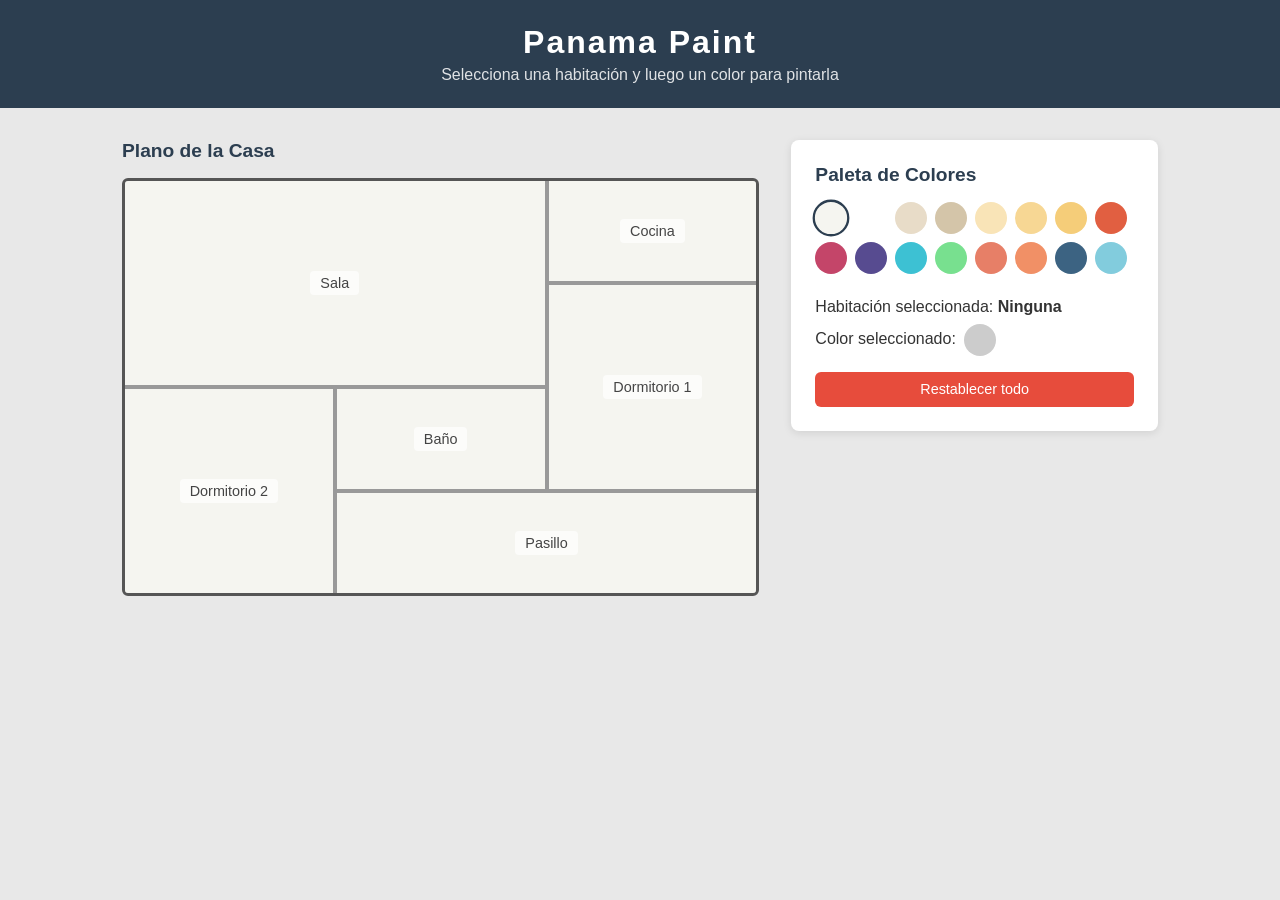
==== index.html @ 33670f45 "Initial commit" ====
<!DOCTYPE html>
<html lang="es">
<head>
  <meta charset="UTF-8">
  <meta name="viewport" content="width=device-width, initial-scale=1.0">
  <title>Panama Paint - Visualizador de Interiores</title>
  <link rel="stylesheet" href="css/styles.css">
</head>
<body>
  <header>
    <h1>Panama Paint</h1>
    <p>Selecciona una habitación y luego un color para pintarla</p>
  </header>

  <main>
    <section class="floor-plan">
      <h2>Plano de la Casa</h2>
      <div class="house" id="house">
        <div class="room living" data-room="living" style="background-color: #f5f5f0;">
          <span>Sala</span>
        </div>
        <div class="room kitchen" data-room="kitchen" style="background-color: #f5f5f0;">
          <span>Cocina</span>
        </div>
        <div class="room bedroom1" data-room="bedroom1" style="background-color: #f5f5f0;">
          <span>Dormitorio 1</span>
        </div>
        <div class="room bedroom2" data-room="bedroom2" style="background-color: #f5f5f0;">
          <span>Dormitorio 2</span>
        </div>
        <div class="room bathroom" data-room="bathroom" style="background-color: #f5f5f0;">
          <span>Baño</span>
        </div>
        <div class="room hallway" data-room="hallway" style="background-color: #f5f5f0;">
          <span>Pasillo</span>
        </div>
      </div>
    </section>

    <aside class="palette-section">
      <h2>Paleta de Colores</h2>
      <div class="palette" id="palette"></div>
      <div class="selected-info">
        <p>Habitación seleccionada: <strong id="selectedRoom">Ninguna</strong></p>
        <p>Color seleccionado: <span id="selectedColor" class="color-swatch" style="background-color: #ccc;"></span></p>
        <button id="resetBtn" class="btn">Restablecer todo</button>
      </div>
    </aside>
  </main>

  <script src="js/script.js"></script>
</body>
</html>
---- css/styles.css ----
* {
  margin: 0;
  padding: 0;
  box-sizing: border-box;
}

body {
  font-family: 'Segoe UI', Tahoma, Geneva, Verdana, sans-serif;
  background: #e8e8e8;
  color: #333;
  min-height: 100vh;
}

header {
  background: #2c3e50;
  color: white;
  text-align: center;
  padding: 1.5rem;
}

header h1 {
  font-size: 2rem;
  letter-spacing: 2px;
}

header p {
  margin-top: 0.3rem;
  opacity: 0.85;
}

main {
  display: flex;
  gap: 2rem;
  padding: 2rem;
  max-width: 1100px;
  margin: 0 auto;
  flex-wrap: wrap;
}

.floor-plan {
  flex: 2;
  min-width: 500px;
}

.floor-plan h2,
.palette-section h2 {
  margin-bottom: 1rem;
  font-size: 1.2rem;
  color: #2c3e50;
}

.house {
  display: grid;
  grid-template-columns: 1fr 1fr 1fr;
  grid-template-rows: 100px 100px 100px 100px;
  gap: 4px;
  background: #999;
  border: 3px solid #555;
  border-radius: 6px;
  overflow: hidden;
}

.room {
  display: flex;
  align-items: center;
  justify-content: center;
  cursor: pointer;
  font-weight: 500;
  font-size: 0.9rem;
  color: #444;
  transition: box-shadow 0.2s, transform 0.1s;
  border: 2px solid transparent;
  user-select: none;
  position: relative;
}

.room:hover {
  box-shadow: inset 0 0 0 3px rgba(44, 62, 80, 0.3);
}

.room.selected {
  border-color: #2c3e50;
  box-shadow: inset 0 0 0 3px #2c3e50;
}

.room span {
  background: rgba(255, 255, 255, 0.7);
  padding: 4px 10px;
  border-radius: 4px;
  pointer-events: none;
}

.living {
  grid-column: 1 / 3;
  grid-row: 1 / 3;
}

.kitchen {
  grid-column: 3;
  grid-row: 1 / 2;
}

.bedroom1 {
  grid-column: 3;
  grid-row: 2 / 4;
}

.bedroom2 {
  grid-column: 1;
  grid-row: 3 / 5;
}

.bathroom {
  grid-column: 2;
  grid-row: 3 / 4;
}

.hallway {
  grid-column: 2 / 4;
  grid-row: 4;
}

.palette-section {
  flex: 1;
  min-width: 220px;
  background: white;
  padding: 1.5rem;
  border-radius: 8px;
  box-shadow: 0 2px 8px rgba(0,0,0,0.1);
  align-self: flex-start;
}

.palette {
  display: flex;
  flex-wrap: wrap;
  gap: 8px;
  margin-bottom: 1.5rem;
}

.color-swatch {
  display: inline-block;
  width: 32px;
  height: 32px;
  border-radius: 50%;
  cursor: pointer;
  border: 2px solid transparent;
  transition: transform 0.15s, border-color 0.15s;
}

.color-swatch:hover {
  transform: scale(1.15);
}

.color-swatch.active {
  border-color: #2c3e50;
  transform: scale(1.15);
}

.selected-info {
  display: flex;
  flex-direction: column;
  gap: 0.5rem;
}

.selected-info .color-swatch {
  vertical-align: middle;
  margin-left: 4px;
}

.btn {
  margin-top: 0.5rem;
  padding: 0.6rem 1.2rem;
  background: #e74c3c;
  color: white;
  border: none;
  border-radius: 6px;
  cursor: pointer;
  font-size: 0.9rem;
  transition: background 0.2s;
}

.btn:hover {
  background: #c0392b;
}
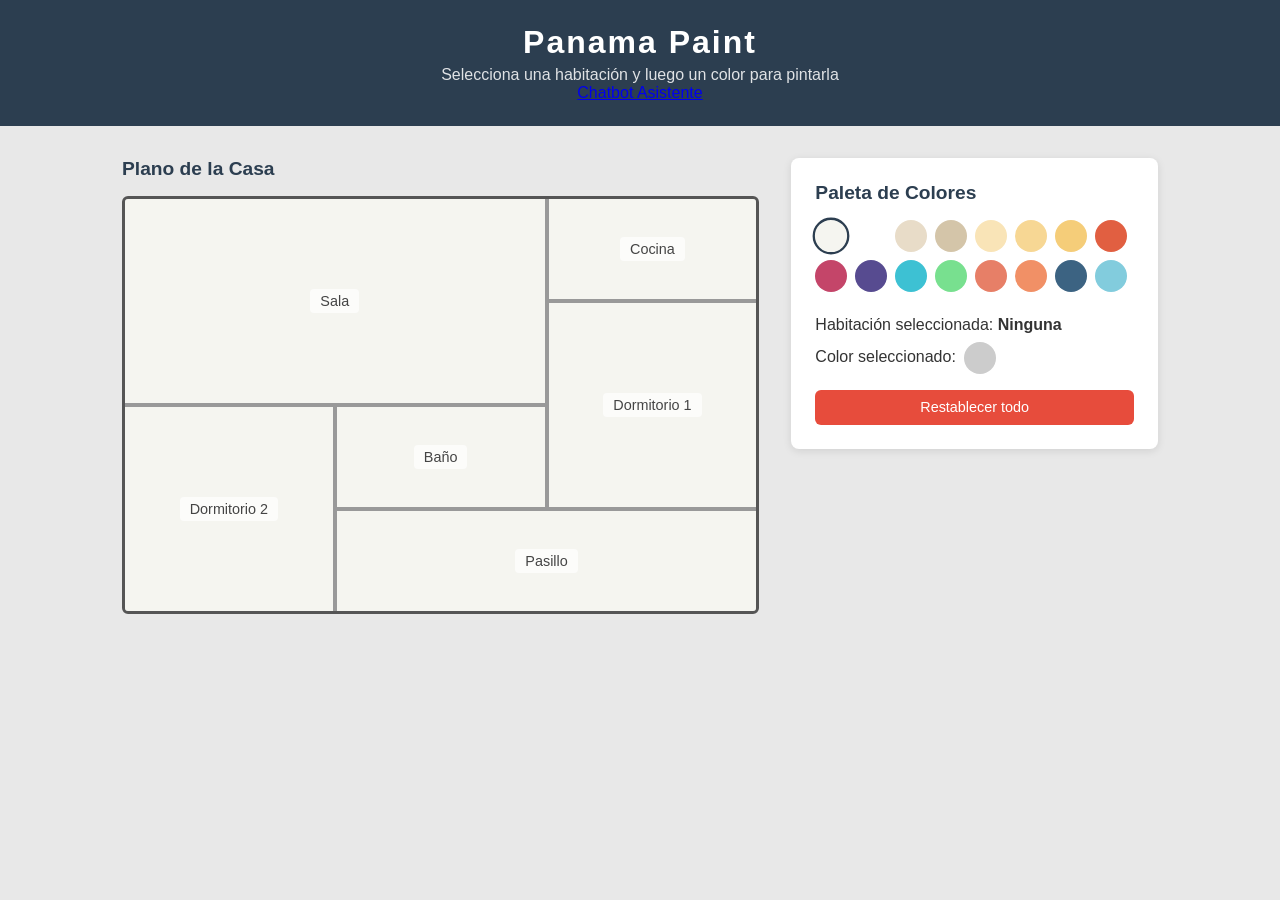
==== commit 6c2c1ceb: "deja el enlace hacia el index10.html mas visible" ====
--- a/index.html
+++ b/index.html
@@ -10,6 +10,7 @@
   <header>
     <h1>Panama Paint</h1>
     <p>Selecciona una habitación y luego un color para pintarla</p>
+    <nav><a href="index10.html">Chatbot Asistente</a></nav>
   </header>
 
   <main>
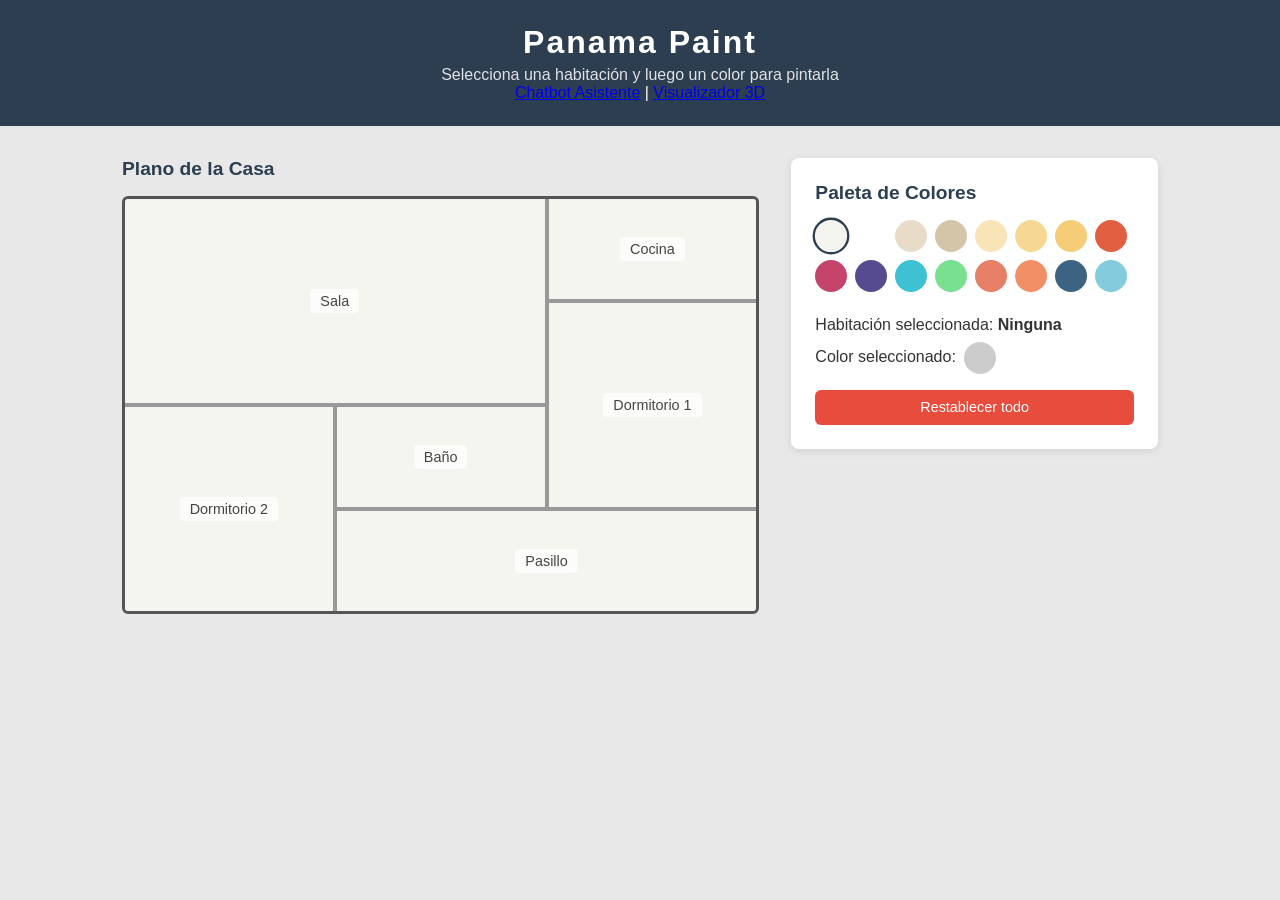
==== commit cdbfc562: "agrega visualizador 3D y actualiza enlaces entre paginas" ====
--- a/index.html
+++ b/index.html
@@ -10,7 +10,7 @@
   <header>
     <h1>Panama Paint</h1>
     <p>Selecciona una habitación y luego un color para pintarla</p>
-    <nav><a href="index10.html">Chatbot Asistente</a></nav>
+    <nav><a href="index10.html">Chatbot Asistente</a> | <a href="index3d.html">Visualizador 3D</a></nav>
   </header>
 
   <main>
